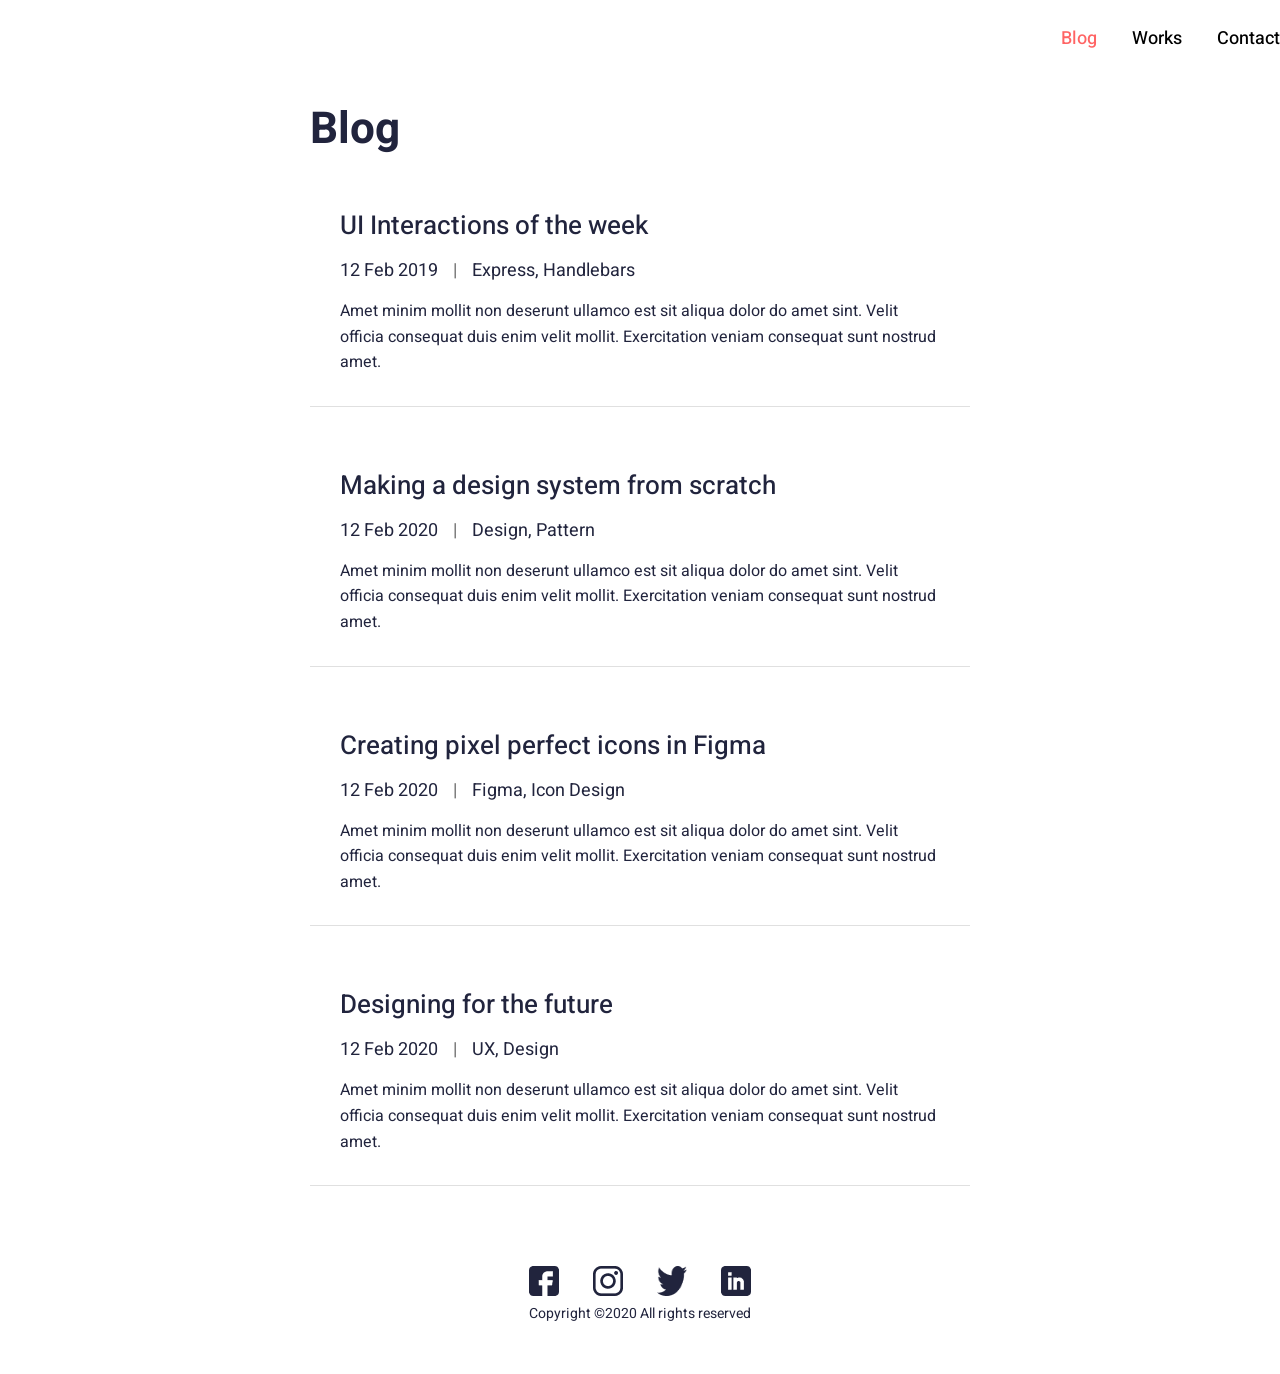
==== blog.html @ 652df46f "Created blog.html and blog.css and add link in index.html" ====
<!DOCTYPE html>
<html lang="en">

<head>
    <meta charset="UTF-8">
    <meta name="viewport" content="width=device-width, initial-scale=1.0">
    <title>Portfolio</title>

    <link rel="stylesheet" href="blog.css">
    <link rel="preconnect" href="https://fonts.googleapis.com">
    <link rel="preconnect" href="https://fonts.gstatic.com" crossorigin>
    <link href="https://fonts.googleapis.com/css2?family=Heebo:wght@400;500;700;900&display=swap" rel="stylesheet">
</head>

<body>
    <div class="container">
        <nav>
            <ul>
                <li>
                    <a href="#" class="current-page">Blog</a>
                </li>
                <li>
                    <a href="#">Works</a>
                </li>
                <li>
                    <a href="#">Contact</a>
                </li>
            </ul>
        </nav>
    </div>
    <div class="center-container">
        <h1 class="main-title">Blog</h1>

        <div class="post">
            <h2>UI Interactions of the week</h2>
            <p class="meta">12 Feb 2019<span class="pipe">|</span>Express, Handlebars</p>
            <p class="text">Amet minim mollit non deserunt ullamco est sit aliqua dolor do amet sint. Velit officia
                consequat duis enim velit mollit. Exercitation veniam consequat sunt nostrud amet.</p>
        </div>

        <div class="post">
            <h2>Making a design system from scratch</h2>
            <p class="meta">12 Feb 2020<span class="pipe">|</span>Design, Pattern</p>
            <p class="text">Amet minim mollit non deserunt ullamco est sit aliqua dolor do amet sint. Velit officia
                consequat duis enim velit mollit. Exercitation veniam consequat sunt nostrud amet.</p>
        </div>

        <div class="post">
            <h2>Creating pixel perfect icons in Figma</h2>
            <p class="meta">12 Feb 2020<span class="pipe">|</span>Figma, Icon Design</p>
            <p class="text">Amet minim mollit non deserunt ullamco est sit aliqua dolor do amet sint. Velit officia
                consequat duis enim velit mollit. Exercitation veniam consequat sunt nostrud amet.</p>
        </div>

        <div class="post">
            <h2>Designing for the future</h2>
            <p class="meta">12 Feb 2020<span class="pipe">|</span>UX, Design</p>
            <p class="text">Amet minim mollit non deserunt ullamco est sit aliqua dolor do amet sint. Velit officia
                consequat duis enim velit mollit. Exercitation veniam consequat sunt nostrud amet.</p>
        </div>
    </div>
     <footer>
                <div class="icons-main">
                    <img src="images/facebook.png" alt="facebook">
                    <img src="images/instagram.png" alt="instagram">
                    <img src="images/twitter.png" alt="twitter">
                    <img src="images/linkedin.png" alt="linkedin">
                </div>
                <p class="copy heebo-regular">Copyright ©2020 All rights reserved</p>
            </footer>
</body>
</html>
---- blog.css ----
/* RESET GLOBAL AND BODY SYSTEM */
*{
    margin: 0;
    padding: 0;
    box-sizing: border-box;
}
body{
    font-family: Heebo , sans-serif;
    background-color: #ffffff;
    color: #21243D;
}
/*NAVIGATION BAR*/
nav{
    display: flex;
    justify-content: flex-end;
    padding: 25px 0;
}
nav ul{
    display: flex;
    gap: 35px;
    list-style: none;
}
nav ul li a {
    text-decoration: none;
    color: #000000;
    font-size: 18px;
    font-weight: 500;
}
nav ul li a.current-page {
    color: #FF6464;
}
/*HERO SECTION*/
.center-container{
    max-width: 700px;
    margin: 0 auto;
    padding: 0 20px;
}
.main-title{
    font-size: 44px;
    font-weight: 700;
    margin-bottom: 15px;
    margin-top: 20px;
}
.post{
    border-bottom: 1px solid #E0E0E0;
    margin-bottom: 30px;
    padding: 30px;
}
.post last-child{
    border-bottom: none;
}
.post h2{
    font-size: 26px;
    font-weight: 500;
    margin-bottom: 12px;
    color: #21243D;
}
.post .meta{
    font-size: 18px;
    color: #21243D;
    margin-bottom: 15px;
}
.post .pipe{
    color: #6B6B6B;
    margin: 0 15px !important;
}
.post .text{
    font-size: 16px;
    line-height: 1.6;
    color: #21243D;
}
   /*FOOTER SECTION*/
footer {
    text-align: center;
    padding: 50px 0;
}

.icon-main {
    display: flex;
    justify-content: center;
    margin-bottom: 20px;
}

.icons-main img {
    width: 30px;
    height: 30px;
    cursor: pointer;
    margin: 0 15px;
}

.copy {
    font-size: 14px;
    color: #21243D
}
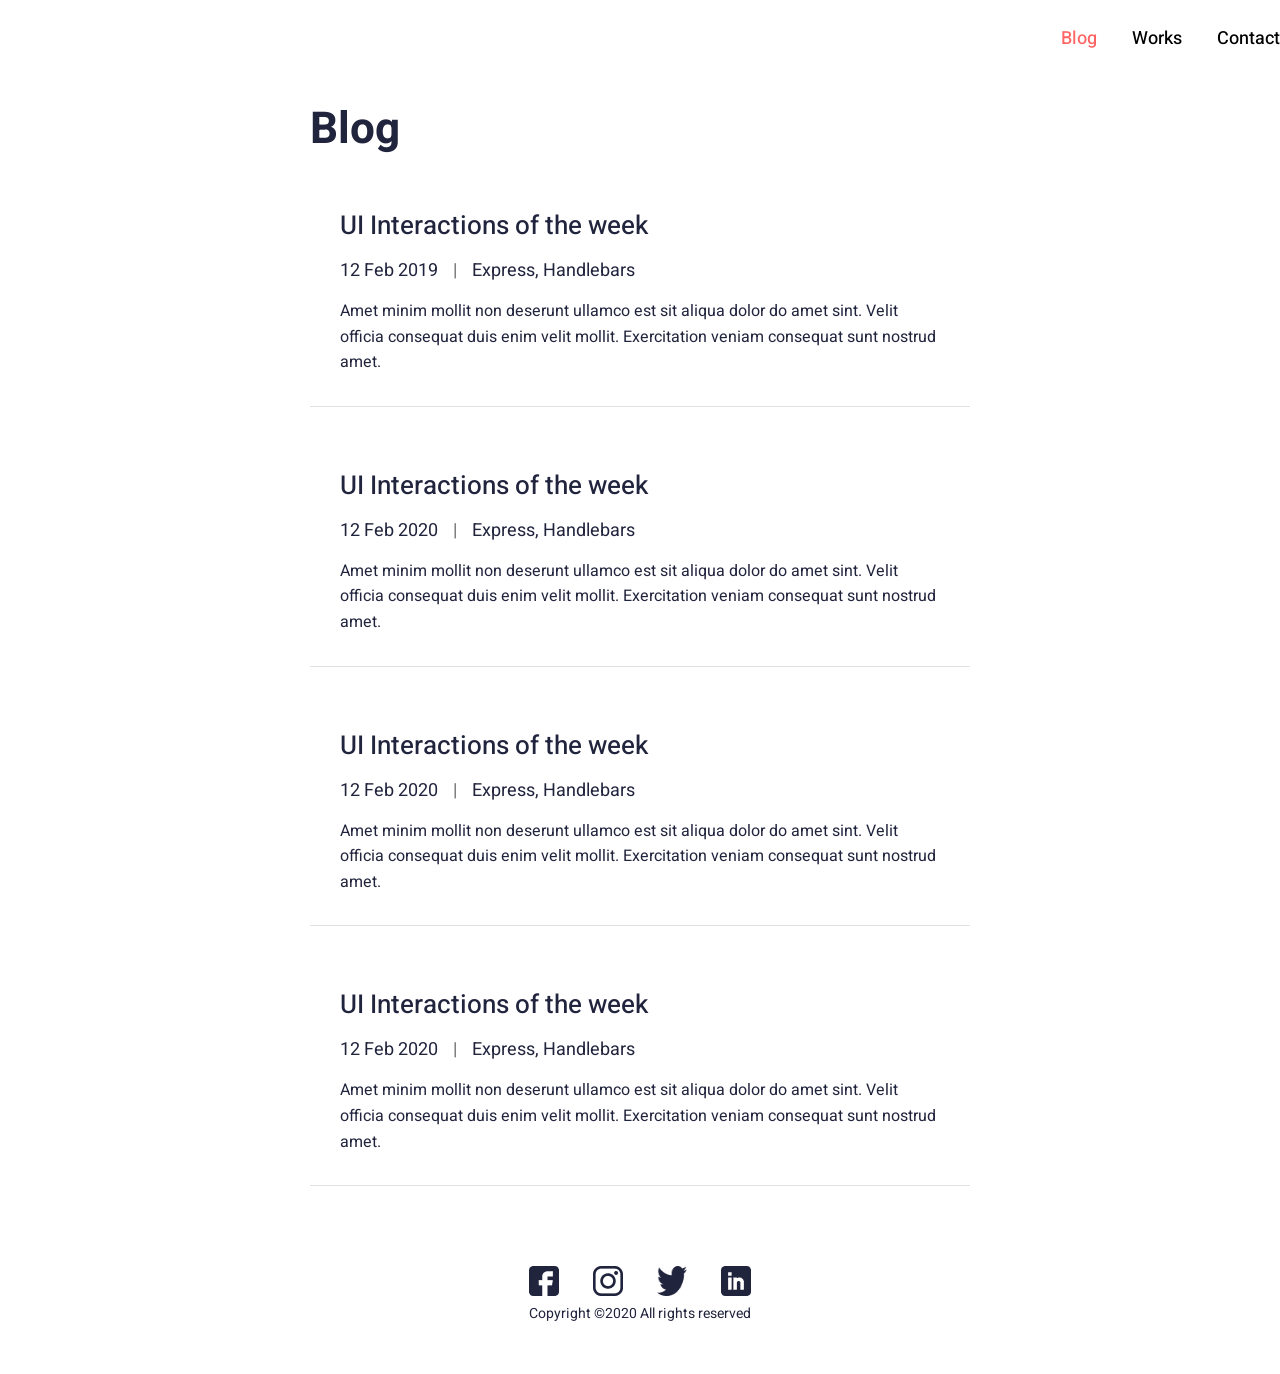
==== commit a11f1219: "Correct blog.html and blog.css" ====
--- a/blog.html
+++ b/blog.html
@@ -39,22 +39,22 @@
         </div>
 
         <div class="post">
-            <h2>Making a design system from scratch</h2>
-            <p class="meta">12 Feb 2020<span class="pipe">|</span>Design, Pattern</p>
+            <h2>UI Interactions of the week</h2>
+            <p class="meta">12 Feb 2020<span class="pipe">|</span>Express, Handlebars</p>
             <p class="text">Amet minim mollit non deserunt ullamco est sit aliqua dolor do amet sint. Velit officia
                 consequat duis enim velit mollit. Exercitation veniam consequat sunt nostrud amet.</p>
         </div>
 
         <div class="post">
-            <h2>Creating pixel perfect icons in Figma</h2>
-            <p class="meta">12 Feb 2020<span class="pipe">|</span>Figma, Icon Design</p>
+            <h2>UI Interactions of the week</h2>
+            <p class="meta">12 Feb 2020<span class="pipe">|</span>Express, Handlebars</p>
             <p class="text">Amet minim mollit non deserunt ullamco est sit aliqua dolor do amet sint. Velit officia
                 consequat duis enim velit mollit. Exercitation veniam consequat sunt nostrud amet.</p>
         </div>
 
         <div class="post">
-            <h2>Designing for the future</h2>
-            <p class="meta">12 Feb 2020<span class="pipe">|</span>UX, Design</p>
+            <h2>UI Interactions of the week</h2>
+            <p class="meta">12 Feb 2020<span class="pipe">|</span>Express, Handlebars</p>
             <p class="text">Amet minim mollit non deserunt ullamco est sit aliqua dolor do amet sint. Velit officia
                 consequat duis enim velit mollit. Exercitation veniam consequat sunt nostrud amet.</p>
         </div>
@@ -66,6 +66,7 @@
                     <img src="images/twitter.png" alt="twitter">
                     <img src="images/linkedin.png" alt="linkedin">
                 </div>
+                    
                 <p class="copy heebo-regular">Copyright ©2020 All rights reserved</p>
             </footer>
 </body>
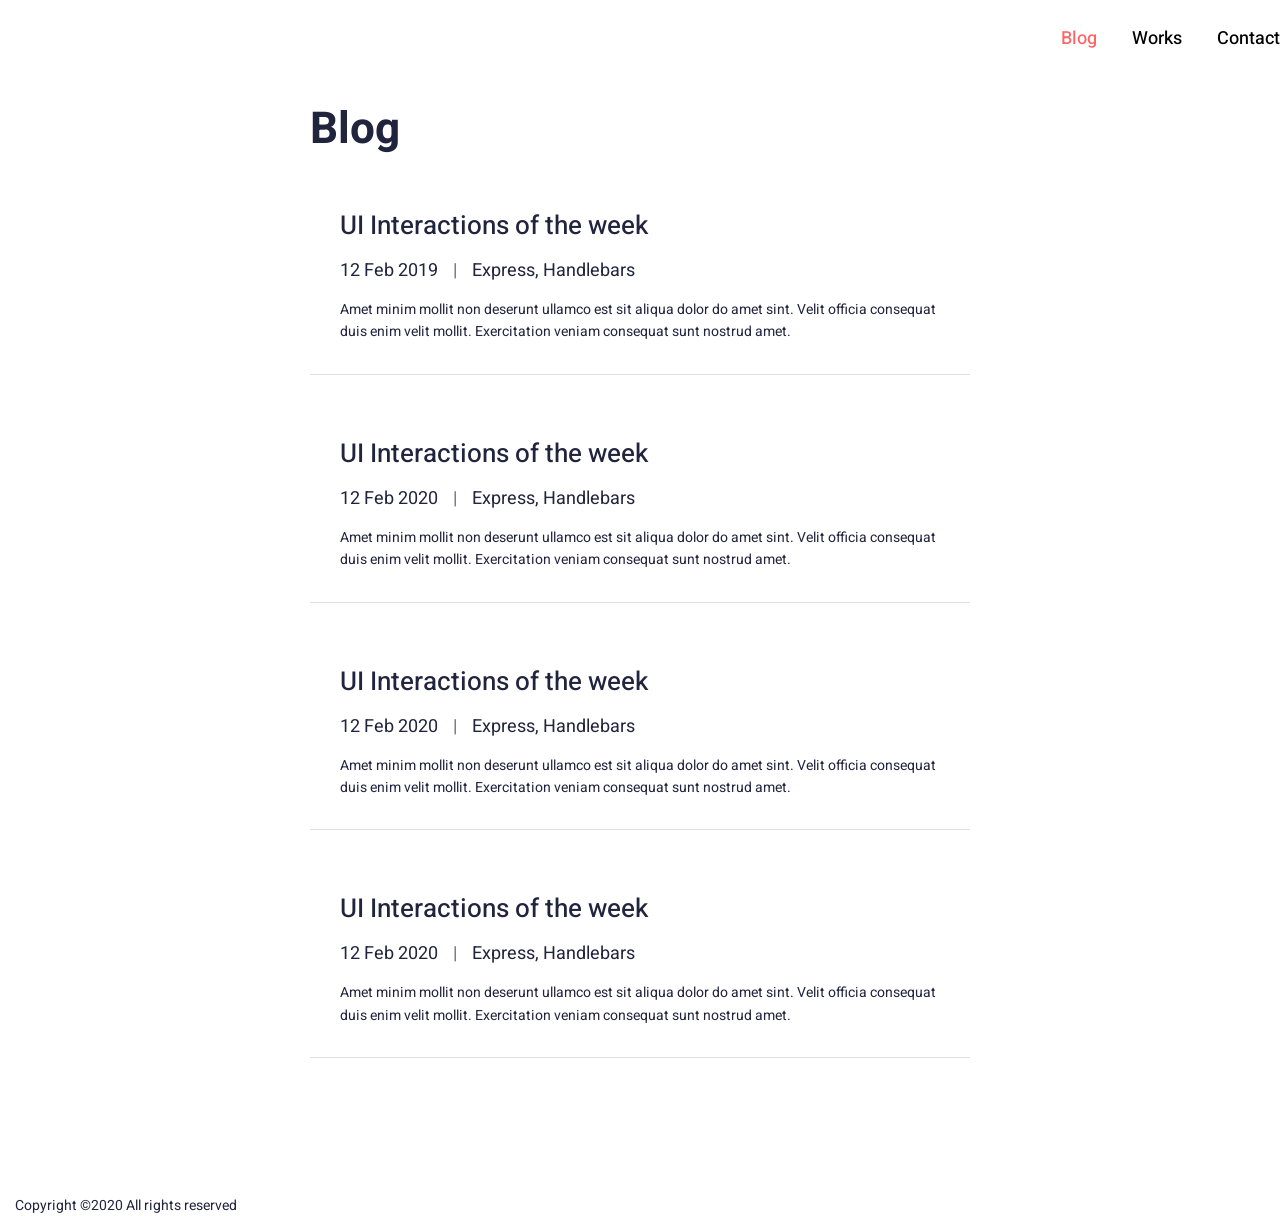
==== commit 0341b03b: "Completed work.html and work.css" ====
--- a/blog.html
+++ b/blog.html
@@ -17,13 +17,13 @@
         <nav>
             <ul>
                 <li>
-                    <a href="#" class="current-page">Blog</a>
+                    <a href="blog.html" class="current-page">Blog</a>
                 </li>
                 <li>
-                    <a href="#">Works</a>
+                    <a href="work.html">Works</a>
                 </li>
                 <li>
-                    <a href="#">Contact</a>
+                    <a href="index.html">Contact</a>
                 </li>
             </ul>
         </nav>
--- a/blog.css
+++ b/blog.css
@@ -65,16 +65,19 @@
     margin: 0 15px !important;
 }
 .post .text{
-    font-size: 16px;
+    font-size: 14px;
     line-height: 1.6;
     color: #21243D;
 }
    /*FOOTER SECTION*/
 footer {
-    text-align: center;
-    padding: 50px 0;
+    margin: 0 15px;
 }
 
+.copy {
+    font-size: 14px;
+    color: #21243D
+}
 .icon-main {
     display: flex;
     justify-content: center;
@@ -84,11 +87,7 @@
 .icons-main img {
     width: 30px;
     height: 30px;
-    cursor: pointer;
-    margin: 0 15px;
-}
-
-.copy {
-    font-size: 14px;
-    color: #21243D
+    cursor: pointer; 
+    text-align: center;
+    padding: 50px 0;
 }
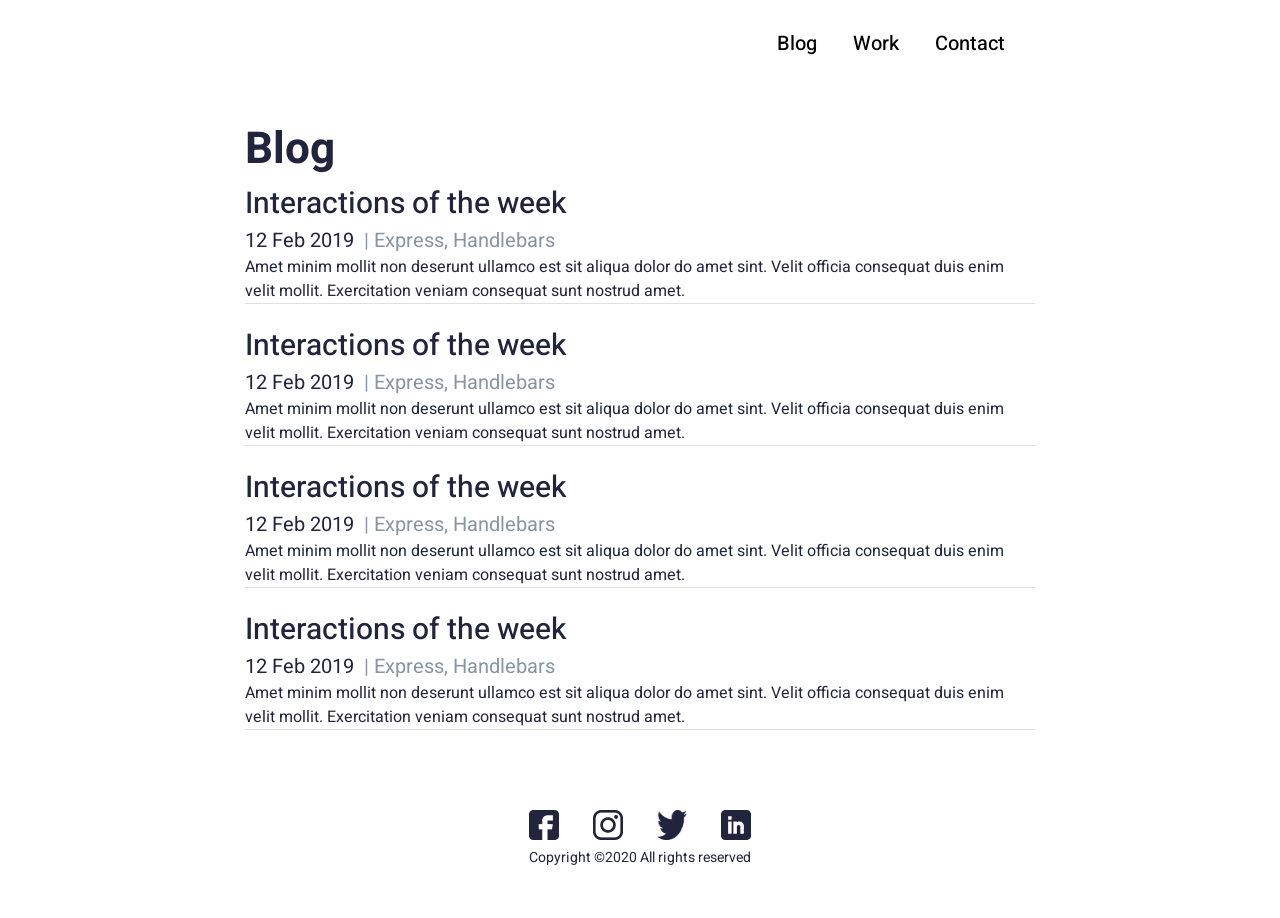
==== commit dad35c74: "Correct blog.html or blog.css" ====
--- a/blog.html
+++ b/blog.html
@@ -13,52 +13,54 @@
 </head>
 
 <body>
-    <div class="container">
+    <header class="container">
         <nav>
             <ul>
-                <li>
-                    <a href="blog.html" class="current-page">Blog</a>
-                </li>
-                <li>
-                    <a href="work.html">Works</a>
-                </li>
-                <li>
-                    <a href="index.html">Contact</a>
-                </li>
+                <li><a href="blog.html" class="current-page">Blog</a></li>
+                <li><a href="work.html">Work</a></li>
+                <li><a href="index.html">Contact</a></li>
             </ul>
         </nav>
-    </div>
-    <div class="center-container">
-        <h1 class="main-title">Blog</h1>
-
-        <div class="post">
-            <h2>UI Interactions of the week</h2>
-            <p class="meta">12 Feb 2019<span class="pipe">|</span>Express, Handlebars</p>
-            <p class="text">Amet minim mollit non deserunt ullamco est sit aliqua dolor do amet sint. Velit officia
-                consequat duis enim velit mollit. Exercitation veniam consequat sunt nostrud amet.</p>
-        </div>
-
-        <div class="post">
-            <h2>UI Interactions of the week</h2>
-            <p class="meta">12 Feb 2020<span class="pipe">|</span>Express, Handlebars</p>
-            <p class="text">Amet minim mollit non deserunt ullamco est sit aliqua dolor do amet sint. Velit officia
-                consequat duis enim velit mollit. Exercitation veniam consequat sunt nostrud amet.</p>
-        </div>
-
-        <div class="post">
-            <h2>UI Interactions of the week</h2>
-            <p class="meta">12 Feb 2020<span class="pipe">|</span>Express, Handlebars</p>
-            <p class="text">Amet minim mollit non deserunt ullamco est sit aliqua dolor do amet sint. Velit officia
-                consequat duis enim velit mollit. Exercitation veniam consequat sunt nostrud amet.</p>
-        </div>
-
-        <div class="post">
-            <h2>UI Interactions of the week</h2>
-            <p class="meta">12 Feb 2020<span class="pipe">|</span>Express, Handlebars</p>
-            <p class="text">Amet minim mollit non deserunt ullamco est sit aliqua dolor do amet sint. Velit officia
-                consequat duis enim velit mollit. Exercitation veniam consequat sunt nostrud amet.</p>
-        </div>
-    </div>
+    </header>
+    <main class="container">
+        <section class="blog-section">
+            <div class="blog-section-seperate">
+            <h1 class="heebo-bold44">Blog</h1>
+            <h2 class="heebo-medium30">Interactions of the week</h2>
+            <div class="seperator">
+                <h3 class="heebo-regular20-col-b">12 Feb 2019</h3>
+                <h3 class="heebo-regular20-col-a">&nbsp; | Express, Handlebars</h3></div>
+                <p class="heebo-regular16">Amet minim mollit non deserunt ullamco est sit aliqua dolor do amet sint. Velit officia consequat duis enim velit mollit. Exercitation veniam consequat sunt nostrud amet.</p>
+            </div>
+    </section>
+    <section class="blog-section">
+            <div class="blog-section-seperate">
+            <h2 class="heebo-medium30">Interactions of the week</h2>
+            <div class="seperator">
+                <h3 class="heebo-regular20-col-b">12 Feb 2019</h3>
+                <h3 class="heebo-regular20-col-a">&nbsp; | Express, Handlebars</h3></div>
+                <p class="heebo-regular16">Amet minim mollit non deserunt ullamco est sit aliqua dolor do amet sint. Velit officia consequat duis enim velit mollit. Exercitation veniam consequat sunt nostrud amet.</p>
+            </div>
+    </section>
+    <section class="blog-section">
+            <div class="blog-section-seperate">
+            <h2 class="heebo-medium30">Interactions of the week</h2>
+            <div class="seperator">
+                <h3 class="heebo-regular20-col-b">12 Feb 2019</h3>
+                <h3 class="heebo-regular20-col-a">&nbsp; | Express, Handlebars</h3></div>
+                <p class="heebo-regular16">Amet minim mollit non deserunt ullamco est sit aliqua dolor do amet sint. Velit officia consequat duis enim velit mollit. Exercitation veniam consequat sunt nostrud amet.</p>
+            </div>
+    </section>
+    <section class="blog-section">
+            <div class="blog-section-seperate">
+            <h2 class="heebo-medium30">Interactions of the week</h2>
+            <div class="seperator">
+                <h3 class="heebo-regular20-col-b">12 Feb 2019</h3>
+                <h3 class="heebo-regular20-col-a">&nbsp; | Express, Handlebars</h3></div>
+                <p class="heebo-regular16">Amet minim mollit non deserunt ullamco est sit aliqua dolor do amet sint. Velit officia consequat duis enim velit mollit. Exercitation veniam consequat sunt nostrud amet.</p>
+            </div>
+    </section>
+    </main>
      <footer>
                 <div class="icons-main">
                     <img src="images/facebook.png" alt="facebook">
--- a/blog.css
+++ b/blog.css
@@ -1,4 +1,3 @@
-/* RESET GLOBAL AND BODY SYSTEM */
 *{
     margin: 0;
     padding: 0;
@@ -10,74 +9,108 @@
     color: #21243D;
 }
 /*NAVIGATION BAR*/
-nav{
+nav ul{
+    margin: 9px 0;
+    padding-right: 40px;
+    list-style: none;
     display: flex;
     justify-content: flex-end;
-    padding: 25px 0;
 }
-nav ul{
-    display: flex;
-    gap: 35px;
-    list-style: none;
+nav ul li {
+    padding-left: 36px;
+    padding-right: 0px;
 }
 nav ul li a {
     text-decoration: none;
-    color: #000000;
-    font-size: 18px;
+    color: black;
+    font-size: 20px;
     font-weight: 500;
 }
-nav ul li a.current-page {
-    color: #FF6464;
+nav ul li a:hover {
+    color: #e23030;
+}
+/*FONT FAMILY SIZE IN DIFFERENT FORMATS*/
+.heebo-regular16 {
+    font-family: Heebo , sans-serif;
+    font-weight: 400;
+    font-size: 16px;
+    color: #21243D;
+}
+.heebo-regular20-col-b {
+    font-family: Heebo , sans-serif;
+    font-weight: 400;
+    font-size: 20px;
+    color: #21243D;
+    display: flex;
+}
+.heebo-regular20-col-a {
+    font-family: Heebo , sans-serif;
+    font-weight: 400;
+    font-size: 20px;
+    color: #8695A4;
+}
+.heebo-bold44{
+    font-family: Heebo , sans-serif;
+    font-weight: 700;
+    font-size: 44px;
+    width: 57px;
+}
+.heebo-medium30 {
+    font-family: Heebo , sans-serif;
+    font-weight: 500;
+    font-size: 30px;
+    font-weight: medium;
+    color: #21243D;
 }
 /*HERO SECTION*/
-.center-container{
-    max-width: 700px;
+.container {
+    max-width: 850px;
     margin: 0 auto;
-    padding: 0 20px;
+    padding: 20px;
 }
-.main-title{
+.hero-section h1 { 
+    margin-top: 60px; 
     font-size: 44px;
-    font-weight: 700;
-    margin-bottom: 15px;
-    margin-top: 20px;
+    font-weight: 900;
+    margin-bottom: 40px;
 }
-.post{
+.main-container {
+    font-family: Heebo , sans-serif;
+    width: 682;
+    margin: auto;
+    margin-bottom: 58px;
+}
+.blog-section {
+    display: flex;
+    margin-bottom: 0px;
+}
+.blog-section-seperate {
     border-bottom: 1px solid #E0E0E0;
-    margin-bottom: 30px;
-    padding: 30px;
 }
-.post last-child{
-    border-bottom: none;
+.seperator {
+    margin-top: 0;
+    display: flex;
 }
-.post h2{
-    font-size: 26px;
-    font-weight: 500;
-    margin-bottom: 12px;
-    color: #21243D;
+section {
+    width: 100%;
+    padding: 10px;
+    box-sizing: border-box;
+    justify-content:space-between;
+    margin-top: 0;
 }
-.post .meta{
-    font-size: 18px;
-    color: #21243D;
-    margin-bottom: 15px;
+.heeho-regular20{
+    color: #8695A4;
+    font-size: 18pxpx;
 }
-.post .pipe{
-    color: #6B6B6B;
-    margin: 0 15px !important;
+div h2, div h1, div h3, div p {
+    margin-top: 0;
 }
-.post .text{
-    font-size: 14px;
-    line-height: 1.6;
-    color: #21243D;
-}
-   /*FOOTER SECTION*/
+ /*FOOTER SECTION*/
 footer {
-    margin: 0 15px;
+    text-align: center;
+    padding: 50px 0;
 }
 
-.copy {
-    font-size: 14px;
-    color: #21243D
-}
 .icon-main {
     display: flex;
     justify-content: center;
@@ -87,7 +120,11 @@
 .icons-main img {
     width: 30px;
     height: 30px;
-    cursor: pointer; 
-    text-align: center;
-    padding: 50px 0;
+    cursor: pointer;
+    margin: 0 15px;
+}
+
+.copy {
+    font-size: 14px;
+     color: #21243D 
 }
